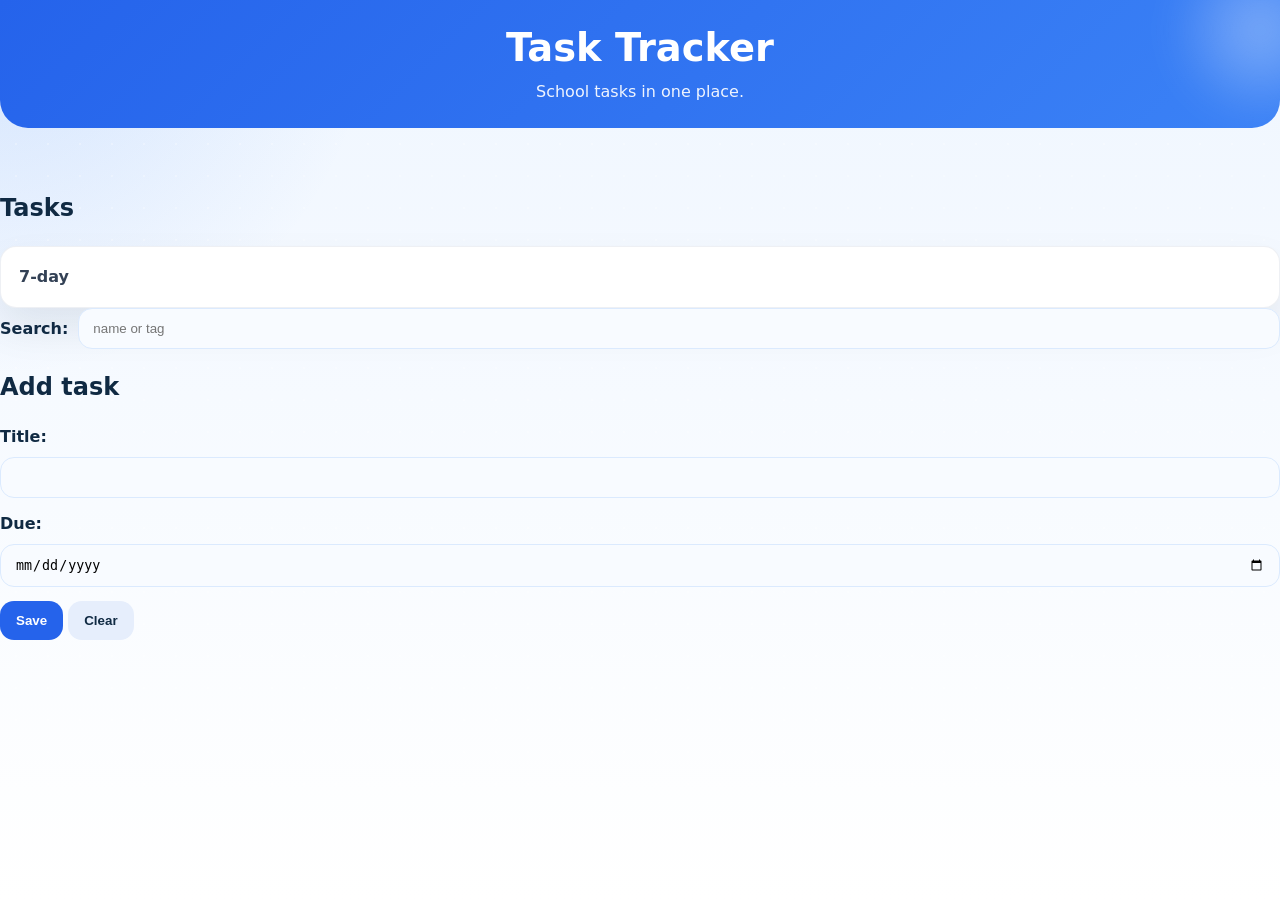
==== index.html @ 611f67ba "Initial commit" ====
<!DOCTYPE html>
<html lang="en">
<head>
  <meta charset="UTF-8">
  <title>Task Tracker</title>
  <link rel="stylesheet" href="styles/main.css">
</head>
<body>

  <header>
    <h1>Task Tracker</h1>
    <p>School tasks in one place.</p>
  </header>

  <main>
    <section>
      <h2>Tasks</h2>
      
      <div id="dashboard-cards"></div>
      
      <div class="trend-panel">
        <h3>7-day</h3>
        <div id="trend-chart"></div>
      </div>

      <div class="search-box">
        <label>Search:</label>
        <input id="search-input" type="text" placeholder="name or tag">
      </div>

      <div id="records-list"></div>
    </section>

    <section>
      <h2>Add task</h2>
      <form id="record-form">
        <div class="form-row">
          <label>Title:</label>
          <input id="title-input" type="text" required>
        </div>
        <div class="form-row">
          <label>Due:</label>
          <input id="due-date-input" type="date" required>
        </div>
        
        <button type="submit">Save</button>
        <button type="button" id="form-reset">Clear</button>
      </form>
    </section>
  </main>

  <script src="scripts/app.js"></script>
</body>
</html>
---- styles/main.css ----
:root{
  --bg:#eff6ff;
  --surface:#ffffff;
  --surface-soft:#f8fbff;
  --primary:#2563eb;
  --muted:#64748b;
  --text:#102a43;
  --danger:#b91c1c;
  --radius:16px;
  --pad:16px;
}
*{box-sizing:border-box}
html,body{height:100%}
body{margin:0;font-family:Inter,system-ui,-apple-system,'Segoe UI',Roboto,Arial,sans-serif;background:radial-gradient(circle at top left,rgba(59,130,246,.16),transparent 24%),linear-gradient(180deg,#eff6ff 0%,#ffffff 100%);color:var(--text);line-height:1.5;position:relative;overflow-x:hidden}
body::before{content:'';position:absolute;inset:0;background-image:radial-gradient(rgba(255,255,255,.75) 1px,transparent 1px);background-size:32px 32px;opacity:.35;pointer-events:none}
.container{width:min(1100px,calc(100% - 2*var(--pad)));margin:0 auto;padding:0 var(--pad);position:relative}
.skip-link{position:absolute;left:-999px;background:var(--primary);color:#fff;padding:8px 12px;border-radius:8px}
.skip-link:focus{left:16px;top:16px}
header{padding:28px 0 24px;text-align:center;background:linear-gradient(135deg,#2563eb,#3b82f6);color:#fff;border-radius:0 0 28px 28px;margin-bottom:18px;position:relative;overflow:hidden}
header::after{content:'';position:absolute;right:-100px;top:-90px;width:240px;height:240px;background:radial-gradient(circle,rgba(255,255,255,.35),transparent 55%);filter:blur(18px)}
header h1{font-size:clamp(2rem,3vw,3rem);margin:0;line-height:1.05}
header p{max-width:520px;margin:.75rem auto 0;color:rgba(255,255,255,.92)}
.search-box{display:flex;gap:10px;align-items:center;margin-bottom:16px;flex-wrap:wrap}
.search-box label{font-weight:700}
.search-box input{flex:1;min-width:180px;padding:12px 14px;border-radius:14px;border:1px solid #dbeafe;background:var(--surface-soft)}
button{border:0;border-radius:14px;padding:12px 16px;font-weight:700;cursor:pointer;transition:transform .18s ease,box-shadow .18s ease;background:#e6eefc;color:var(--text)}
button:hover{transform:translateY(-1px);box-shadow:0 12px 24px rgba(37,99,235,.16)}
button[type="submit"]{background:var(--primary);color:#fff}
main{padding:24px 0 48px;position:relative;z-index:1}
.section-header{margin-bottom:14px}
.dashboard-grid{display:grid;gap:14px;grid-template-columns:repeat(auto-fit,minmax(160px,1fr));margin-bottom:16px}
.dashboard-card,
.trend-panel,
.record-card,
.setting-card{background:var(--surface);padding:18px;border-radius:var(--radius);box-shadow:0 20px 40px rgba(15,23,42,0.08);border:1px solid rgba(148,163,184,.16)}
.dashboard-card h3{margin:0 0 8px;font-size:.95rem;color:#475569}
.dashboard-card p{margin:0;font-size:1.3rem;font-weight:700}
.trend-panel h3{margin:0;font-size:1rem;color:#334155}
.trend-chart{display:flex;align-items:flex-end;gap:10px;min-height:84px;margin-top:14px}
.trend-bar{flex:1;background:linear-gradient(180deg,rgba(37,99,235,.95),var(--primary));border-radius:999px 999px 0 0;transition:height .3s ease}
.records-controls{display:grid;gap:12px;margin-bottom:14px}
.control{display:flex;flex-direction:column}
.control label{font-weight:700;margin-bottom:8px}
.checkbox-control label{display:flex;align-items:center;gap:8px;margin-bottom:0;font-weight:600}
.control input,.control select,.form-row input{width:100%;padding:12px 14px;border-radius:14px;border:1px solid #dbeafe;background:var(--surface-soft)}
.control input:focus,.control select:focus,.form-row input:focus{outline:none;box-shadow:0 0 0 4px rgba(59,130,246,.12);border-color:#93c5fd}
.help-text{color:var(--muted);font-size:.9rem;margin-top:6px}
.status-message{color:#334155;font-size:.95rem;margin-bottom:10px}
.records-list{display:grid;gap:12px}
.record-meta{display:flex;gap:10px;flex-wrap:wrap;color:#334155;font-size:.92rem}
.record-actions{display:flex;gap:10px;margin-top:10px}
.btn{border:0;border-radius:14px;padding:12px 16px;font-weight:700;cursor:pointer;transition:transform .18s ease,box-shadow .18s ease}
.btn:hover{transform:translateY(-1px);box-shadow:0 12px 24px rgba(37,99,235,.16)}
.btn-primary{background:var(--primary);color:#fff}
.btn-secondary{background:#e6eefc;color:var(--text)}
.form-panel,.settings{margin-top:20px}
.form-row{margin-bottom:14px}
.form-row label{display:block;margin-bottom:8px;font-weight:700}
.field-error{color:var(--danger);font-size:.9rem;margin-top:6px;display:block}
.settings-grid{display:grid;gap:14px}
.file-label{display:inline-block;margin-top:8px;padding:10px 12px;border-radius:12px;background:#eef6ff;cursor:pointer}
.file-label input{display:none}
.site-footer{background:#102a43;color:white;padding:20px 0;margin-top:22px}
.site-footer p{margin:0;text-align:center}
@media (min-width:768px){.header-inner{grid-template-columns:1.3fr .7fr}.records-controls{grid-template-columns:repeat(3,1fr);align-items:end}.settings-grid{grid-template-columns:repeat(3,minmax(220px,1fr))}}
@media (min-width:1024px){.dashboard-grid{grid-template-columns:repeat(4,minmax(180px,1fr))}}
@media (prefers-reduced-motion:reduce){*{transition:none!important;animation:none!important}}
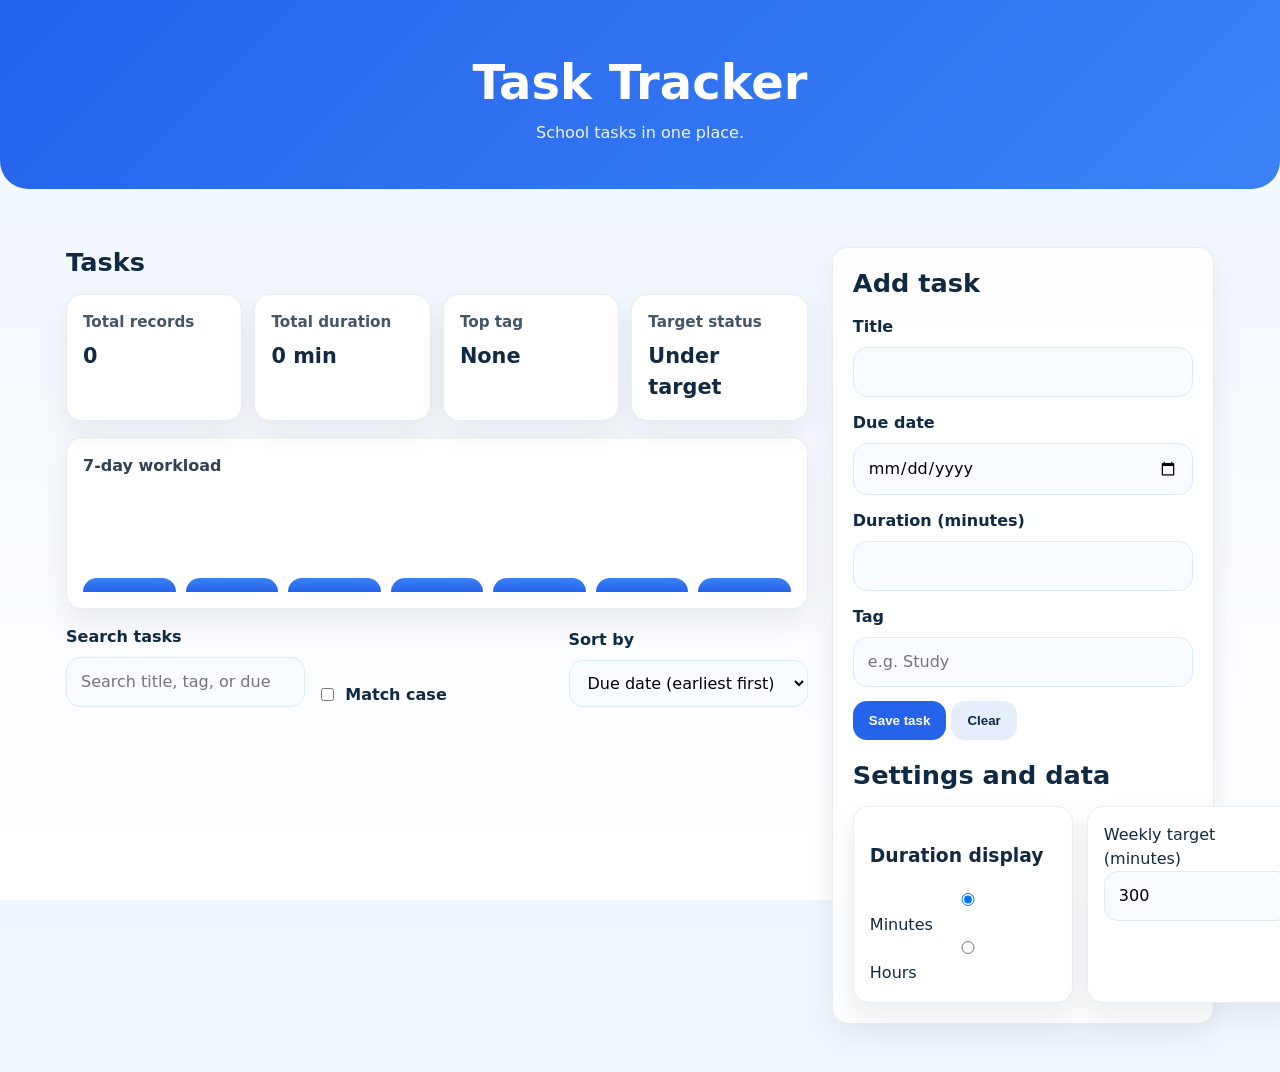
==== commit ce355d4c: "work done" ====
--- a/index.html
+++ b/index.html
@@ -1,54 +1,108 @@
-<!DOCTYPE html>
+<!doctype html>
 <html lang="en">
 <head>
-  <meta charset="UTF-8">
+  <meta charset="utf-8">
+  <meta name="viewport" content="width=device-width, initial-scale=1">
   <title>Task Tracker</title>
   <link rel="stylesheet" href="styles/main.css">
 </head>
 <body>
-
   <header>
     <h1>Task Tracker</h1>
     <p>School tasks in one place.</p>
   </header>
 
   <main>
-    <section>
-      <h2>Tasks</h2>
-      
+    <section aria-labelledby="tasks-heading">
+      <h2 id="tasks-heading">Tasks</h2>
       <div id="dashboard-cards"></div>
-      
+
       <div class="trend-panel">
-        <h3>7-day</h3>
-        <div id="trend-chart"></div>
+        <h3>7-day workload</h3>
+        <div id="trend-chart" aria-label="Workload over the next seven days"></div>
       </div>
 
-      <div class="search-box">
-        <label>Search:</label>
-        <input id="search-input" type="text" placeholder="name or tag">
+      <div class="records-controls">
+        <div class="control">
+          <label for="search-input">Search tasks</label>
+          <input id="search-input" type="search" placeholder="Search title, tag, or due date">
+        </div>
+        <div class="control checkbox-control">
+          <label for="search-case">
+            <input id="search-case" type="checkbox">
+            Match case
+          </label>
+        </div>
+        <div class="control">
+          <label for="sort-select">Sort by</label>
+          <select id="sort-select">
+            <option value="dueDate-asc">Due date (earliest first)</option>
+            <option value="dueDate-desc">Due date (latest first)</option>
+            <option value="title-asc">Title (A-Z)</option>
+            <option value="title-desc">Title (Z-A)</option>
+            <option value="duration-asc">Duration (shortest first)</option>
+            <option value="duration-desc">Duration (longest first)</option>
+          </select>
+        </div>
       </div>
-
-      <div id="records-list"></div>
+      <div id="record-error" class="status-message" role="status" aria-live="polite"></div>
+      <div id="records-list" class="records-list"></div>
     </section>
 
-    <section>
-      <h2>Add task</h2>
+    <section aria-labelledby="add-task-heading">
+      <h2 id="add-task-heading">Add task</h2>
       <form id="record-form">
         <div class="form-row">
-          <label>Title:</label>
+          <label for="title-input">Title</label>
           <input id="title-input" type="text" required>
+          <span id="title-error" class="field-error"></span>
         </div>
         <div class="form-row">
-          <label>Due:</label>
+          <label for="due-date-input">Due date</label>
           <input id="due-date-input" type="date" required>
+          <span id="dueDate-error" class="field-error"></span>
         </div>
-        
-        <button type="submit">Save</button>
+        <div class="form-row">
+          <label for="duration-input">Duration (minutes)</label>
+          <input id="duration-input" type="number" min="0" step="0.01" required>
+          <span id="duration-error" class="field-error"></span>
+        </div>
+        <div class="form-row">
+          <label for="tag-input">Tag</label>
+          <input id="tag-input" type="text" placeholder="e.g. Study" required>
+          <span id="tag-error" class="field-error"></span>
+        </div>
+        <button type="submit">Save task</button>
         <button type="button" id="form-reset">Clear</button>
       </form>
+
+      <div class="settings">
+        <h2>Settings and data</h2>
+        <div class="settings-grid">
+          <div class="setting-card">
+            <h3>Duration display</h3>
+            <label><input type="radio" name="unit" value="minutes" checked> Minutes</label>
+            <label><input type="radio" name="unit" value="hours"> Hours</label>
+          </div>
+          <div class="setting-card">
+            <label for="weekly-target">Weekly target (minutes)</label>
+            <input id="weekly-target" type="number" min="1" value="300">
+            <span id="target-error" class="field-error"></span>
+          </div>
+          <div class="setting-card">
+            <h3>Backup tasks</h3>
+            <button type="button" id="export-json">Export JSON</button>
+            <label class="file-label" for="import-json">
+              Import JSON
+              <input id="import-json" type="file" accept="application/json,.json">
+            </label>
+            <span id="import-error" class="field-error" role="alert"></span>
+          </div>
+        </div>
+      </div>
     </section>
   </main>
 
-  <script src="scripts/app.js"></script>
+  <script type="module" src="scripts/app.js"></script>
 </body>
-</html>+</html>
--- a/styles/main.css
+++ b/styles/main.css
@@ -1,67 +1,192 @@
-:root{
-  --bg:#eff6ff;
-  --surface:#ffffff;
-  --surface-soft:#f8fbff;
-  --primary:#2563eb;
-  --muted:#64748b;
-  --text:#102a43;
-  --danger:#b91c1c;
-  --radius:16px;
-  --pad:16px;
+/* Base */
+:root {
+  --bg: #eff6ff;
+  --surface: #fff;
+  --surface-soft: #f8fbff;
+  --primary: #2563eb;
+  --muted: #64748b;
+  --text: #102a43;
+  --danger: #b91c1c;
+  --border: #dbeafe;
+  --radius: 16px;
+  --pad: 16px;
 }
-*{box-sizing:border-box}
-html,body{height:100%}
-body{margin:0;font-family:Inter,system-ui,-apple-system,'Segoe UI',Roboto,Arial,sans-serif;background:radial-gradient(circle at top left,rgba(59,130,246,.16),transparent 24%),linear-gradient(180deg,#eff6ff 0%,#ffffff 100%);color:var(--text);line-height:1.5;position:relative;overflow-x:hidden}
-body::before{content:'';position:absolute;inset:0;background-image:radial-gradient(rgba(255,255,255,.75) 1px,transparent 1px);background-size:32px 32px;opacity:.35;pointer-events:none}
-.container{width:min(1100px,calc(100% - 2*var(--pad)));margin:0 auto;padding:0 var(--pad);position:relative}
-.skip-link{position:absolute;left:-999px;background:var(--primary);color:#fff;padding:8px 12px;border-radius:8px}
-.skip-link:focus{left:16px;top:16px}
-header{padding:28px 0 24px;text-align:center;background:linear-gradient(135deg,#2563eb,#3b82f6);color:#fff;border-radius:0 0 28px 28px;margin-bottom:18px;position:relative;overflow:hidden}
-header::after{content:'';position:absolute;right:-100px;top:-90px;width:240px;height:240px;background:radial-gradient(circle,rgba(255,255,255,.35),transparent 55%);filter:blur(18px)}
-header h1{font-size:clamp(2rem,3vw,3rem);margin:0;line-height:1.05}
-header p{max-width:520px;margin:.75rem auto 0;color:rgba(255,255,255,.92)}
-.search-box{display:flex;gap:10px;align-items:center;margin-bottom:16px;flex-wrap:wrap}
-.search-box label{font-weight:700}
-.search-box input{flex:1;min-width:180px;padding:12px 14px;border-radius:14px;border:1px solid #dbeafe;background:var(--surface-soft)}
-button{border:0;border-radius:14px;padding:12px 16px;font-weight:700;cursor:pointer;transition:transform .18s ease,box-shadow .18s ease;background:#e6eefc;color:var(--text)}
-button:hover{transform:translateY(-1px);box-shadow:0 12px 24px rgba(37,99,235,.16)}
-button[type="submit"]{background:var(--primary);color:#fff}
-main{padding:24px 0 48px;position:relative;z-index:1}
-.section-header{margin-bottom:14px}
-.dashboard-grid{display:grid;gap:14px;grid-template-columns:repeat(auto-fit,minmax(160px,1fr));margin-bottom:16px}
-.dashboard-card,
-.trend-panel,
-.record-card,
-.setting-card{background:var(--surface);padding:18px;border-radius:var(--radius);box-shadow:0 20px 40px rgba(15,23,42,0.08);border:1px solid rgba(148,163,184,.16)}
-.dashboard-card h3{margin:0 0 8px;font-size:.95rem;color:#475569}
-.dashboard-card p{margin:0;font-size:1.3rem;font-weight:700}
-.trend-panel h3{margin:0;font-size:1rem;color:#334155}
-.trend-chart{display:flex;align-items:flex-end;gap:10px;min-height:84px;margin-top:14px}
-.trend-bar{flex:1;background:linear-gradient(180deg,rgba(37,99,235,.95),var(--primary));border-radius:999px 999px 0 0;transition:height .3s ease}
-.records-controls{display:grid;gap:12px;margin-bottom:14px}
-.control{display:flex;flex-direction:column}
-.control label{font-weight:700;margin-bottom:8px}
-.checkbox-control label{display:flex;align-items:center;gap:8px;margin-bottom:0;font-weight:600}
-.control input,.control select,.form-row input{width:100%;padding:12px 14px;border-radius:14px;border:1px solid #dbeafe;background:var(--surface-soft)}
-.control input:focus,.control select:focus,.form-row input:focus{outline:none;box-shadow:0 0 0 4px rgba(59,130,246,.12);border-color:#93c5fd}
-.help-text{color:var(--muted);font-size:.9rem;margin-top:6px}
-.status-message{color:#334155;font-size:.95rem;margin-bottom:10px}
-.records-list{display:grid;gap:12px}
-.record-meta{display:flex;gap:10px;flex-wrap:wrap;color:#334155;font-size:.92rem}
-.record-actions{display:flex;gap:10px;margin-top:10px}
-.btn{border:0;border-radius:14px;padding:12px 16px;font-weight:700;cursor:pointer;transition:transform .18s ease,box-shadow .18s ease}
-.btn:hover{transform:translateY(-1px);box-shadow:0 12px 24px rgba(37,99,235,.16)}
-.btn-primary{background:var(--primary);color:#fff}
-.btn-secondary{background:#e6eefc;color:var(--text)}
-.form-panel,.settings{margin-top:20px}
-.form-row{margin-bottom:14px}
-.form-row label{display:block;margin-bottom:8px;font-weight:700}
-.field-error{color:var(--danger);font-size:.9rem;margin-top:6px;display:block}
-.settings-grid{display:grid;gap:14px}
-.file-label{display:inline-block;margin-top:8px;padding:10px 12px;border-radius:12px;background:#eef6ff;cursor:pointer}
-.file-label input{display:none}
-.site-footer{background:#102a43;color:white;padding:20px 0;margin-top:22px}
-.site-footer p{margin:0;text-align:center}
-@media (min-width:768px){.header-inner{grid-template-columns:1.3fr .7fr}.records-controls{grid-template-columns:repeat(3,1fr);align-items:end}.settings-grid{grid-template-columns:repeat(3,minmax(220px,1fr))}}
-@media (min-width:1024px){.dashboard-grid{grid-template-columns:repeat(4,minmax(180px,1fr))}}
-@media (prefers-reduced-motion:reduce){*{transition:none!important;animation:none!important}}+
+* { box-sizing: border-box; }
+html, body { height: 100%; }
+
+body {
+  margin: 0;
+  font-family: Inter, system-ui, -apple-system, "Segoe UI", Roboto, Arial, sans-serif;
+  line-height: 1.5;
+  color: var(--text);
+  background: linear-gradient(180deg, var(--bg), #fff);
+  overflow-x: hidden;
+}
+
+.container {
+  width: min(1100px, 100% - 2 * var(--pad));
+  margin-inline: auto;
+}
+
+.skip-link {
+  position: absolute;
+  left: -999px;
+  padding: 8px 12px;
+  border-radius: 8px;
+  background: var(--primary);
+  color: #fff;
+}
+.skip-link:focus { left: 16px; top: 16px; }
+
+/* Header */
+header {
+  padding: clamp(32px, 6vw, 56px) 20px clamp(28px, 5vw, 44px);
+  margin-bottom: 18px;
+  text-align: center;
+  color: #fff;
+  background: linear-gradient(135deg, #2563eb, #3b82f6);
+  border-radius: 0 0 28px 28px;
+}
+header h1 { margin: 0; font-size: clamp(2rem, 5vw, 3rem); line-height: 1.1; }
+header p { max-width: 520px; margin: .75rem auto 0; opacity: .92; }
+
+/* Buttons */
+button, .btn {
+  border: 0;
+  border-radius: 14px;
+  padding: 12px 16px;
+  font-weight: 700;
+  cursor: pointer;
+  background: #e6eefc;
+  color: var(--text);
+  transition: transform .15s, box-shadow .15s;
+}
+button:hover, .btn:hover {
+  transform: translateY(-1px);
+  box-shadow: 0 10px 20px rgba(37, 99, 235, .15);
+}
+button[type="submit"], .btn-primary { background: var(--primary); color: #fff; }
+.btn-secondary { background: #e6eefc; color: var(--text); }
+
+/* Inputs */
+input, select {
+  width: 100%;
+  padding: 12px 14px;
+  border: 1px solid var(--border);
+  border-radius: 14px;
+  background: var(--surface-soft);
+  font: inherit;
+}
+:is(button, .btn, input, select):focus-visible {
+  outline: 3px solid rgba(37, 99, 235, .4);
+  outline-offset: 2px;
+}
+
+.search-box { display: flex; flex-wrap: wrap; gap: 10px; align-items: center; margin-bottom: 16px; }
+.search-box label { font-weight: 700; }
+.search-box input { flex: 1; min-width: 0; }
+
+/* Cards */
+.dashboard-card, .trend-panel, .record-card, .setting-card {
+  padding: 16px;
+  background: var(--surface);
+  border: 1px solid rgba(148, 163, 184, .2);
+  border-radius: var(--radius);
+  box-shadow: 0 12px 30px rgba(15, 23, 42, .08);
+}
+
+/* Main layout: stacked on phones, two columns on wider screens */
+main {
+  width: min(1180px, 100%);
+  margin: 0 auto;
+  padding: clamp(20px, 4vw, 40px) var(--pad) 48px;
+}
+main > section { min-width: 0; }
+main > section + section { margin-top: 28px; }
+main h2 { margin: 0 0 16px; font-size: clamp(1.35rem, 2vw, 1.7rem); line-height: 1.2; }
+
+/* Dashboard */
+#dashboard-cards {
+  display: grid;
+  grid-template-columns: repeat(auto-fit, minmax(min(100%, 150px), 1fr));
+  gap: 12px;
+  margin-bottom: 16px;
+}
+.dashboard-card h3 { margin: 0 0 8px; font-size: .95rem; color: #475569; }
+.dashboard-card p { margin: 0; font-size: 1.3rem; font-weight: 700; overflow-wrap: anywhere; }
+
+.trend-panel { margin-bottom: 16px; }
+.trend-panel h3 { margin: 0; font-size: 1rem; color: #334155; }
+#trend-chart, .trend-chart { display: flex; align-items: flex-end; gap: 10px; min-height: 100px; margin-top: 14px; }
+.trend-bar {
+  flex: 1;
+  min-width: 10px;
+  background: linear-gradient(180deg, #3b82f6, var(--primary));
+  border-radius: 999px 999px 0 0;
+  transition: height .3s;
+}
+
+/* Records */
+.records-controls { display: grid; gap: 12px; margin-bottom: 14px; }
+.control { display: flex; flex-direction: column; }
+.control label { margin-bottom: 8px; font-weight: 700; }
+.checkbox-control label { display: flex; align-items: center; gap: 8px; margin: 0; font-weight: 600; }
+.checkbox-control input { width: auto; }
+.help-text { margin-top: 6px; font-size: .9rem; color: var(--muted); }
+.status-message { margin-bottom: 10px; color: #334155; }
+
+#records-list, .records-list { display: grid; gap: 12px; }
+.record-card h3 { margin: 0 0 10px; font-size: 1.05rem; overflow-wrap: anywhere; }
+.record-meta { display: flex; flex-wrap: wrap; gap: 6px 12px; font-size: .92rem; color: #334155; }
+.record-actions { display: flex; flex-wrap: wrap; gap: 10px; margin-top: 10px; }
+
+/* Form + settings */
+.form-panel, .settings { margin-top: 20px; }
+.form-row { margin-bottom: 14px; }
+.form-row label { display: block; margin-bottom: 8px; font-weight: 700; }
+.field-error { display: block; margin-top: 6px; font-size: .9rem; color: var(--danger); }
+.settings-grid { display: grid; gap: 14px; }
+.file-label { display: inline-block; margin-top: 8px; padding: 10px 12px; border-radius: 12px; background: #eef6ff; cursor: pointer; }
+.file-label input { display: none; }
+
+/* Footer */
+.site-footer { margin-top: 22px; padding: 20px 0; background: var(--text); color: #fff; }
+.site-footer p { margin: 0; text-align: center; }
+
+/* Tablet and up */
+@media (min-width: 768px) {
+  .records-controls { grid-template-columns: repeat(3, 1fr); align-items: end; }
+  .settings-grid { grid-template-columns: repeat(3, minmax(220px, 1fr)); }
+}
+
+/* Desktop: records on the left, side panel on the right */
+@media (min-width: 800px) {
+  main { display: grid; grid-template-columns: minmax(0, 1.65fr) minmax(260px, .85fr); gap: 24px; align-items: start; }
+  main > section + section {
+    margin-top: 0;
+    padding: 20px;
+    position: sticky;
+    top: 20px;
+    background: rgba(255, 255, 255, .85);
+    border: 1px solid rgba(148, 163, 184, .2);
+    border-radius: var(--radius);
+    box-shadow: 0 12px 30px rgba(15, 23, 42, .07);
+  }
+}
+
+@media (min-width: 1024px) {
+  #dashboard-cards { grid-template-columns: repeat(4, 1fr); }
+}
+
+/* Small phones */
+@media (max-width: 520px) {
+  :root { --pad: 12px; }
+  header { border-radius: 0 0 20px 20px; margin-bottom: 8px; }
+  .search-box label, .search-box input { flex-basis: 100%; }
+  .record-actions .btn { flex: 1; }
+}
+
+@media (prefers-reduced-motion: reduce) {
+  * { transition: none !important; animation: none !important; scroll-behavior: auto !important; }
+}
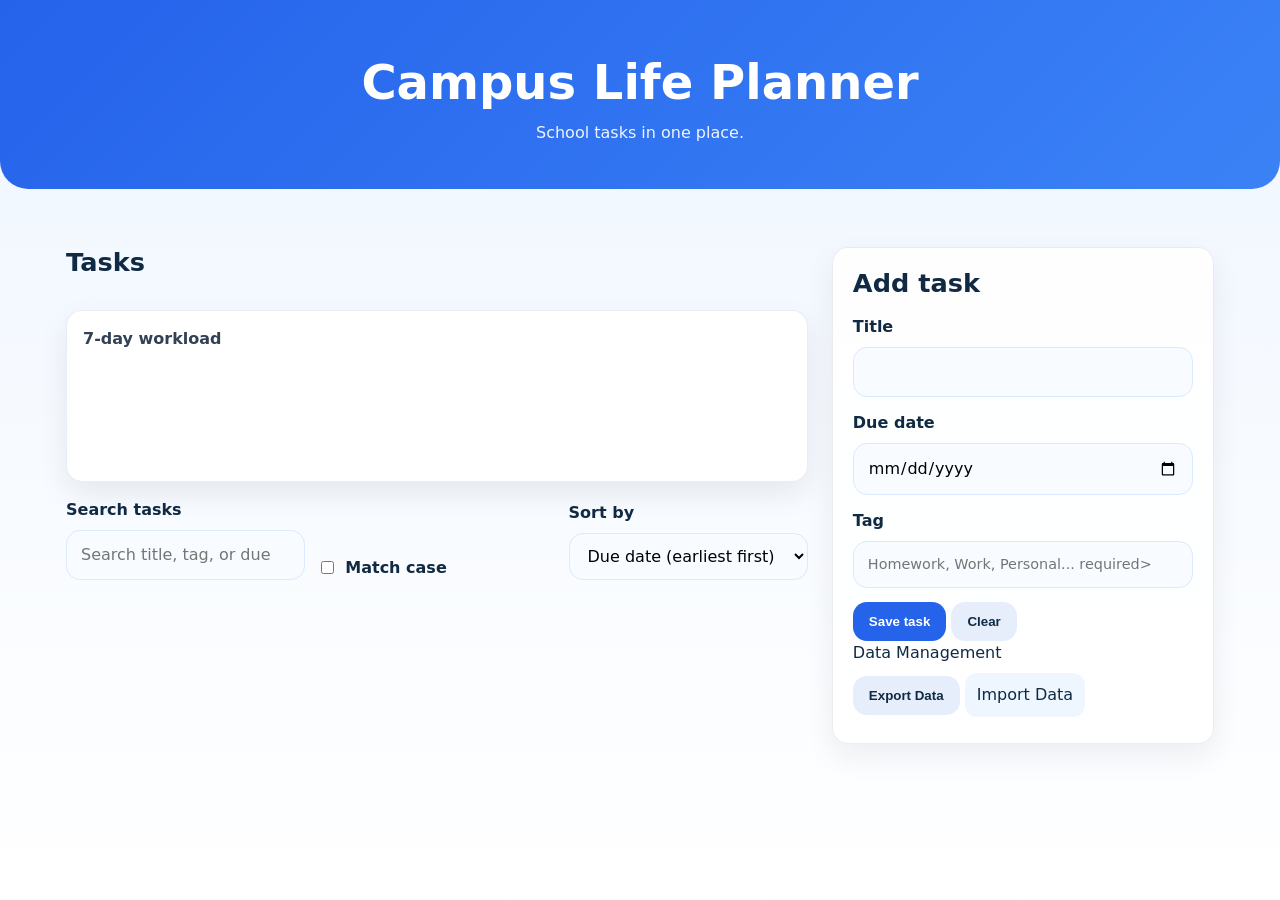
==== commit 11f7e5e3: "done" ====
--- a/index.html
+++ b/index.html
@@ -1,14 +1,14 @@
-<!doctype html>
+<!DOCTYPE html>
 <html lang="en">
 <head>
-  <meta charset="utf-8">
+  <meta charset="UTF-8">
   <meta name="viewport" content="width=device-width, initial-scale=1">
-  <title>Task Tracker</title>
+  <title>Campus Life Planner</title>
   <link rel="stylesheet" href="styles/main.css">
 </head>
 <body>
   <header>
-    <h1>Task Tracker</h1>
+    <h1>Campus Life Planner</h1>
     <p>School tasks in one place.</p>
   </header>
 
@@ -62,38 +62,22 @@
           <input id="due-date-input" type="date" required>
           <span id="dueDate-error" class="field-error"></span>
         </div>
-        <div class="form-row">
-          <label for="duration-input">Duration (minutes)</label>
-          <input id="duration-input" type="number" min="0" step="0.01" required>
-          <span id="duration-error" class="field-error"></span>
-        </div>
+
         <div class="form-row">
           <label for="tag-input">Tag</label>
-          <input id="tag-input" type="text" placeholder="e.g. Study" required>
+          <input id="tag-input" type="text" placeholder="Homework, Work, Personal... required>
           <span id="tag-error" class="field-error"></span>
         </div>
         <button type="submit">Save task</button>
         <button type="button" id="form-reset">Clear</button>
       </form>
-
-      <div class="settings">
-        <h2>Settings and data</h2>
-        <div class="settings-grid">
-          <div class="setting-card">
-            <h3>Duration display</h3>
-            <label><input type="radio" name="unit" value="minutes" checked> Minutes</label>
-            <label><input type="radio" name="unit" value="hours"> Hours</label>
-          </div>
-          <div class="setting-card">
-            <label for="weekly-target">Weekly target (minutes)</label>
-            <input id="weekly-target" type="number" min="1" value="300">
-            <span id="target-error" class="field-error"></span>
-          </div>
-          <div class="setting-card">
-            <h3>Backup tasks</h3>
-            <button type="button" id="export-json">Export JSON</button>
+      
+          <div class="data-management">
+            <span class="section-subtitle">Data Management</span>
+            <div class= "button-group">
+            <button type="button" id="export-json" class="btn-secondary"> Export Data</button>
             <label class="file-label" for="import-json">
-              Import JSON
+              Import Data
               <input id="import-json" type="file" accept="application/json,.json">
             </label>
             <span id="import-error" class="field-error" role="alert"></span>
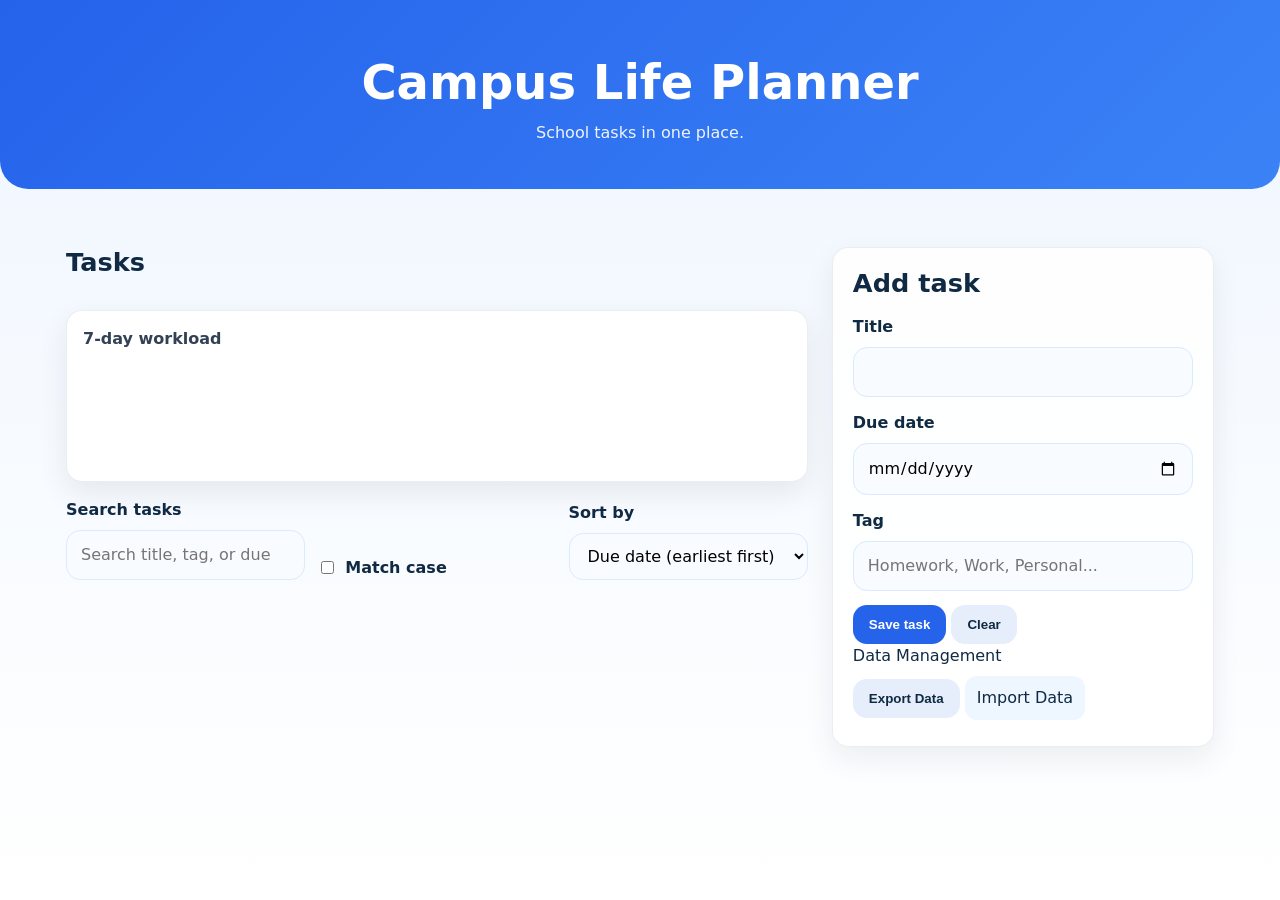
==== commit 9e7263f4: "done" ====
--- a/index.html
+++ b/index.html
@@ -65,7 +65,7 @@
 
         <div class="form-row">
           <label for="tag-input">Tag</label>
-          <input id="tag-input" type="text" placeholder="Homework, Work, Personal... required>
+          <input id="tag-input" type="text" placeholder="Homework, Work, Personal..." required>
           <span id="tag-error" class="field-error"></span>
         </div>
         <button type="submit">Save task</button>
